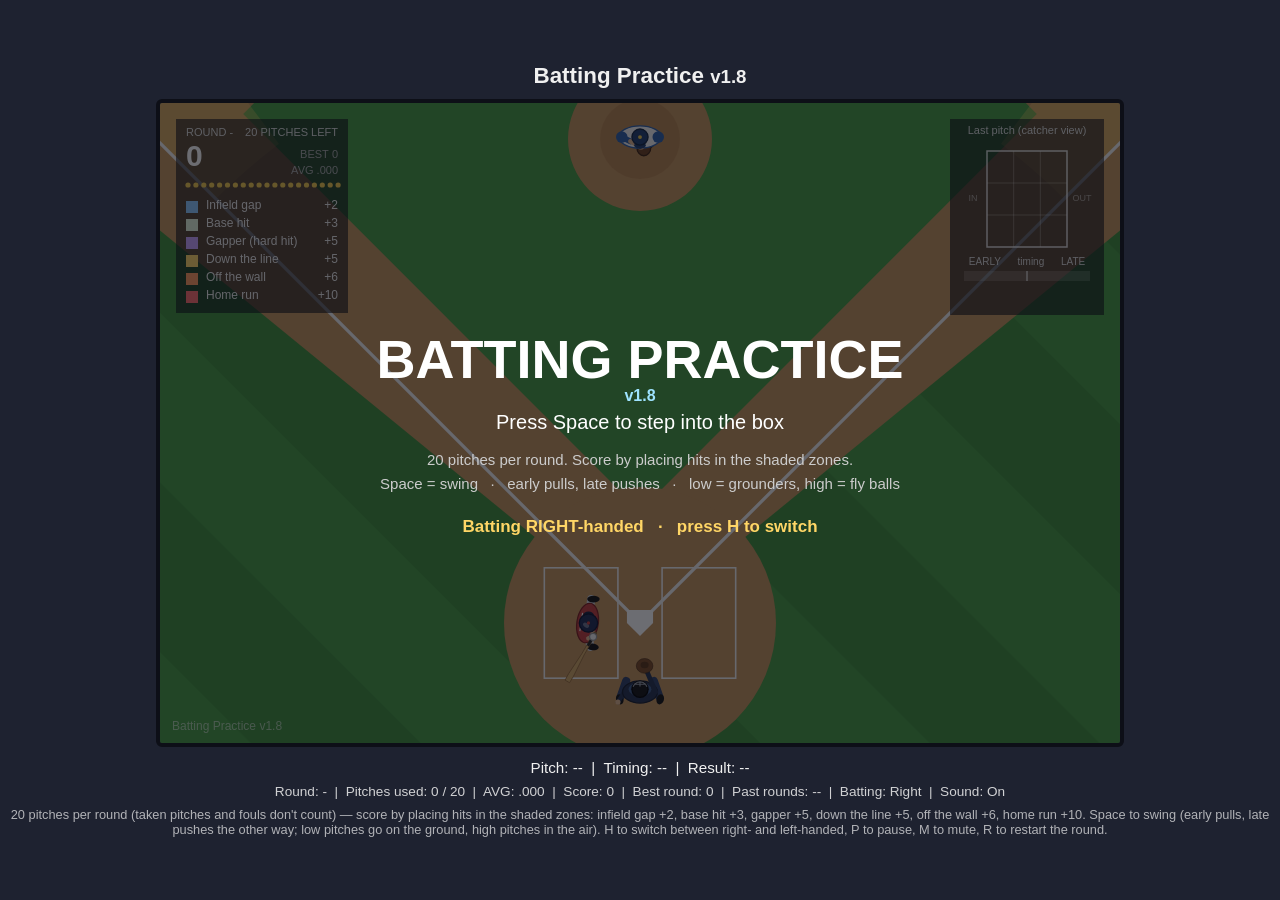
==== batting-practice-v1.8/index.html @ 56e76352 "Batting Practice v1.8: version number in folder, file names and in-game title" ====
<!DOCTYPE html>
<html lang="en">
<head>
<meta charset="UTF-8">
<title>Batting Practice v1.8</title>
<link rel="stylesheet" href="style-v1.8.css">
</head>
<body>
  <div id="game-wrap">
    <h1>Batting Practice <small>v1.8</small></h1>
    <canvas id="game" width="960" height="640"></canvas>
    <p id="hud">
      Pitch: <span id="pitch">--</span> &nbsp;|&nbsp;
      Timing: <span id="timing">--</span> &nbsp;|&nbsp;
      Result: <span id="result">--</span>
    </p>
    <p id="stats">
      Round: <span id="round">-</span> &nbsp;|&nbsp;
      Pitches used: <span id="count">0 / 20</span> &nbsp;|&nbsp;
      AVG: <span id="avg">.000</span> &nbsp;|&nbsp;
      Score: <span id="score">0</span> &nbsp;|&nbsp;
      Best round: <span id="best">0</span> &nbsp;|&nbsp;
      Past rounds: <span id="history">--</span> &nbsp;|&nbsp;
      Batting: <span id="hand">Right</span> &nbsp;|&nbsp;
      Sound: <span id="sound">On</span>
    </p>
    <p id="instructions">20 pitches per round (taken pitches and fouls don't count) — score by placing hits in the shaded zones: infield gap +2, base hit +3, gapper +5, down the line +5, off the wall +6, home run +10. Space to swing (early pulls, late pushes the other way; low pitches go on the ground, high pitches in the air). H to switch between right- and left-handed, P to pause, M to mute, R to restart the round.</p>
  </div>
  <script src="sfx-v1.8.js"></script>
  <script src="game-v1.8.js"></script>
</body>
</html>
---- batting-practice-v1.8/style-v1.8.css ----
body {
  margin: 0;
  min-height: 100vh;
  display: flex;
  align-items: center;
  justify-content: center;
  background: #1e2230;
  color: #f0f0f0;
  font-family: "Segoe UI", Arial, sans-serif;
}

#game-wrap {
  text-align: center;
}

h1 {
  margin: 0 0 10px;
  font-size: 1.4rem;
}

canvas {
  background: #23272f;
  border: 4px solid #0d0f17;
  border-radius: 6px;
}

#hud, #stats, #instructions {
  margin: 8px 0 0;
  font-size: 0.95rem;
}

#stats {
  font-size: 0.85rem;
  opacity: 0.85;
}

#instructions {
  opacity: 0.7;
  font-size: 0.8rem;
}
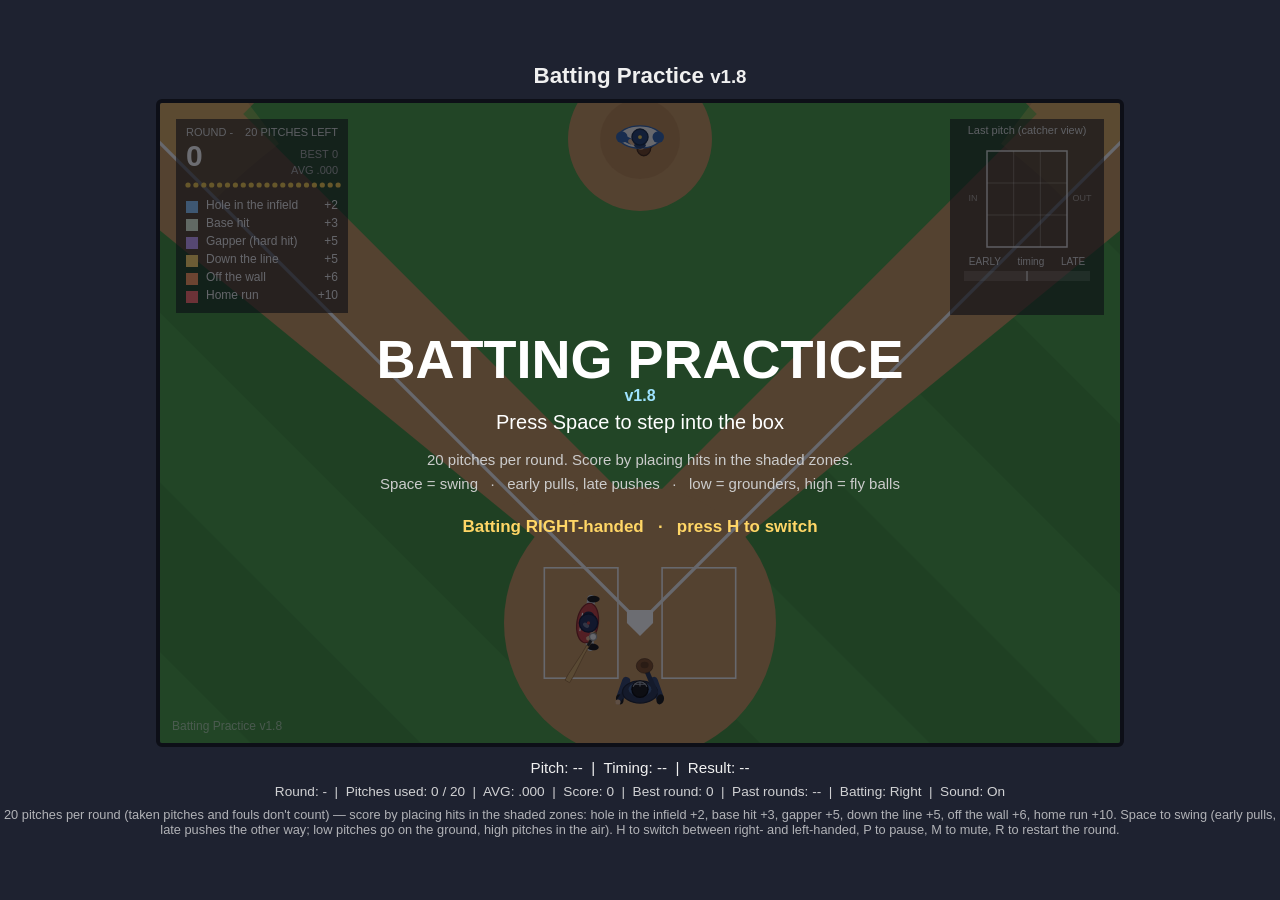
==== commit 70d769c3: "Batting Practice v1.8: rename Infield gap zone to Hole in the infield" ====
--- a/batting-practice-v1.8/index.html
+++ b/batting-practice-v1.8/index.html
@@ -24,7 +24,7 @@
       Batting: <span id="hand">Right</span> &nbsp;|&nbsp;
       Sound: <span id="sound">On</span>
     </p>
-    <p id="instructions">20 pitches per round (taken pitches and fouls don't count) — score by placing hits in the shaded zones: infield gap +2, base hit +3, gapper +5, down the line +5, off the wall +6, home run +10. Space to swing (early pulls, late pushes the other way; low pitches go on the ground, high pitches in the air). H to switch between right- and left-handed, P to pause, M to mute, R to restart the round.</p>
+    <p id="instructions">20 pitches per round (taken pitches and fouls don't count) — score by placing hits in the shaded zones: hole in the infield +2, base hit +3, gapper +5, down the line +5, off the wall +6, home run +10. Space to swing (early pulls, late pushes the other way; low pitches go on the ground, high pitches in the air). H to switch between right- and left-handed, P to pause, M to mute, R to restart the round.</p>
   </div>
   <script src="sfx-v1.8.js"></script>
   <script src="game-v1.8.js"></script>
